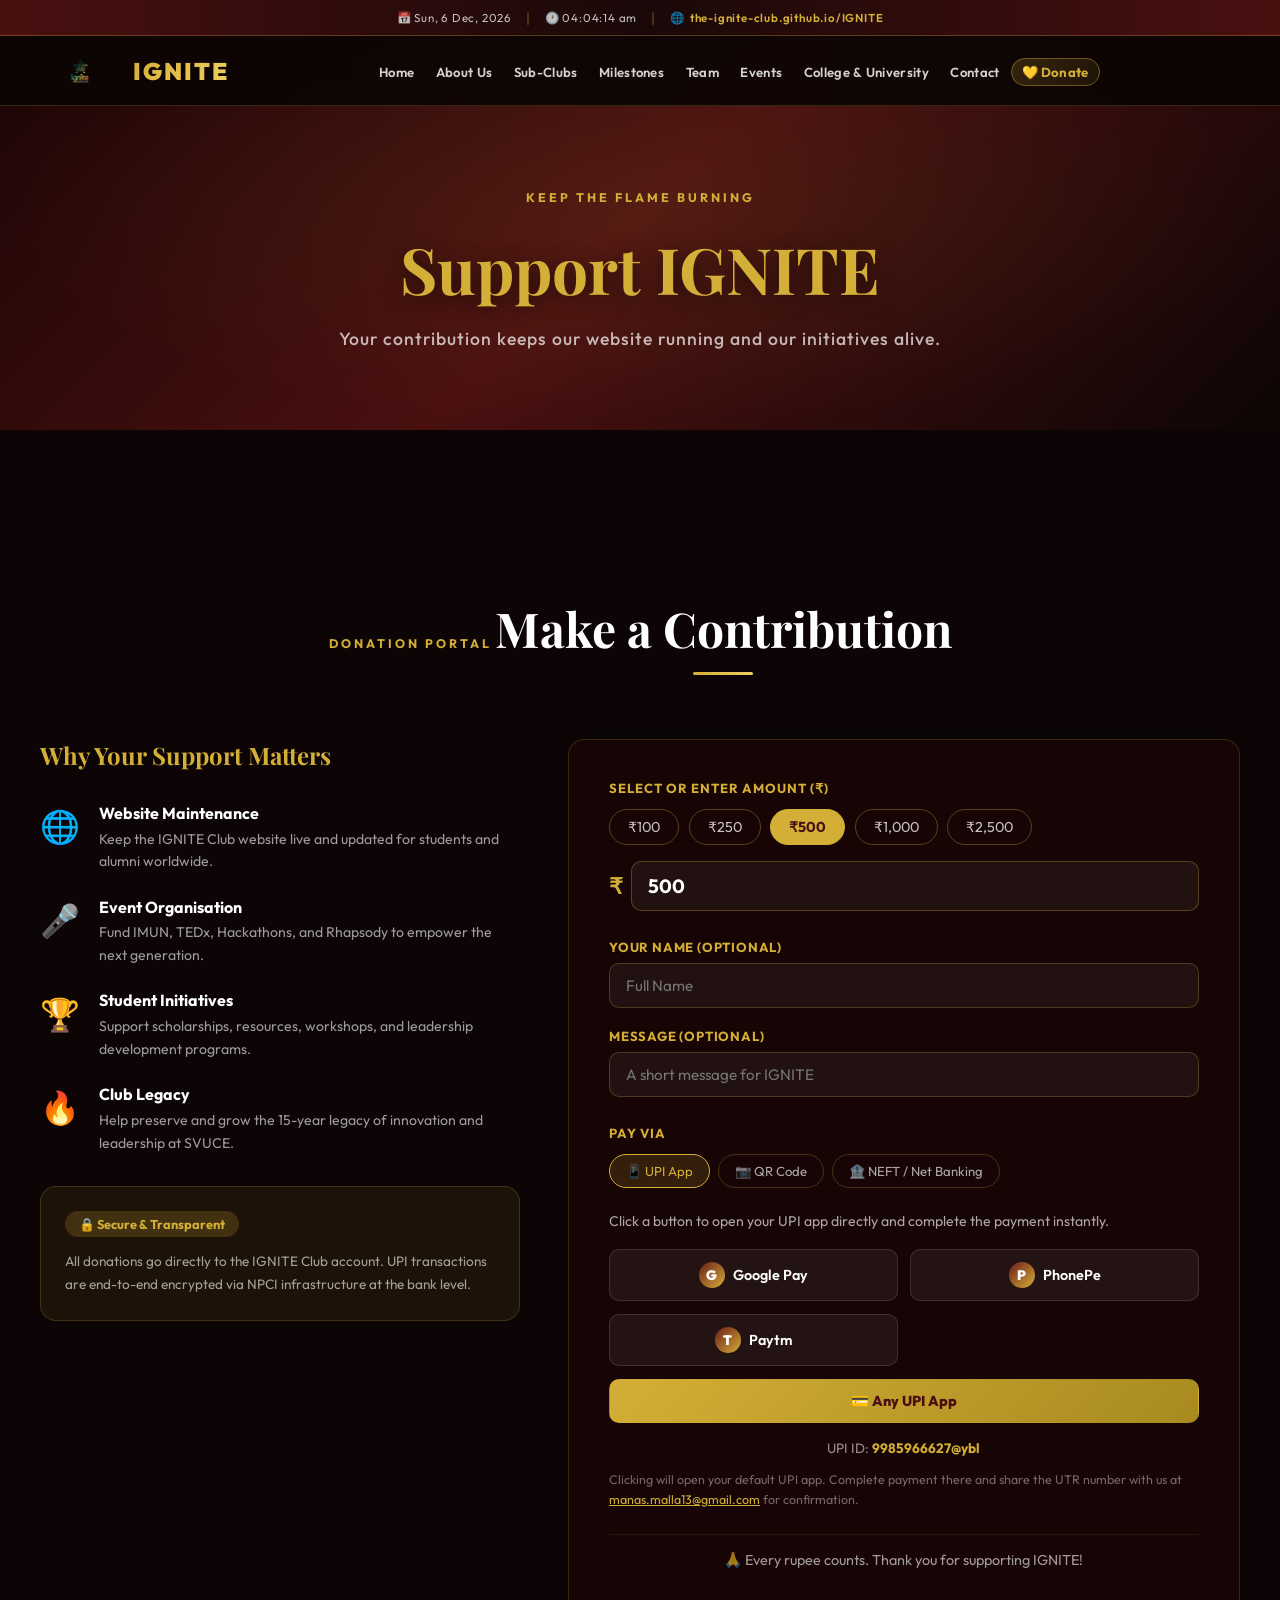
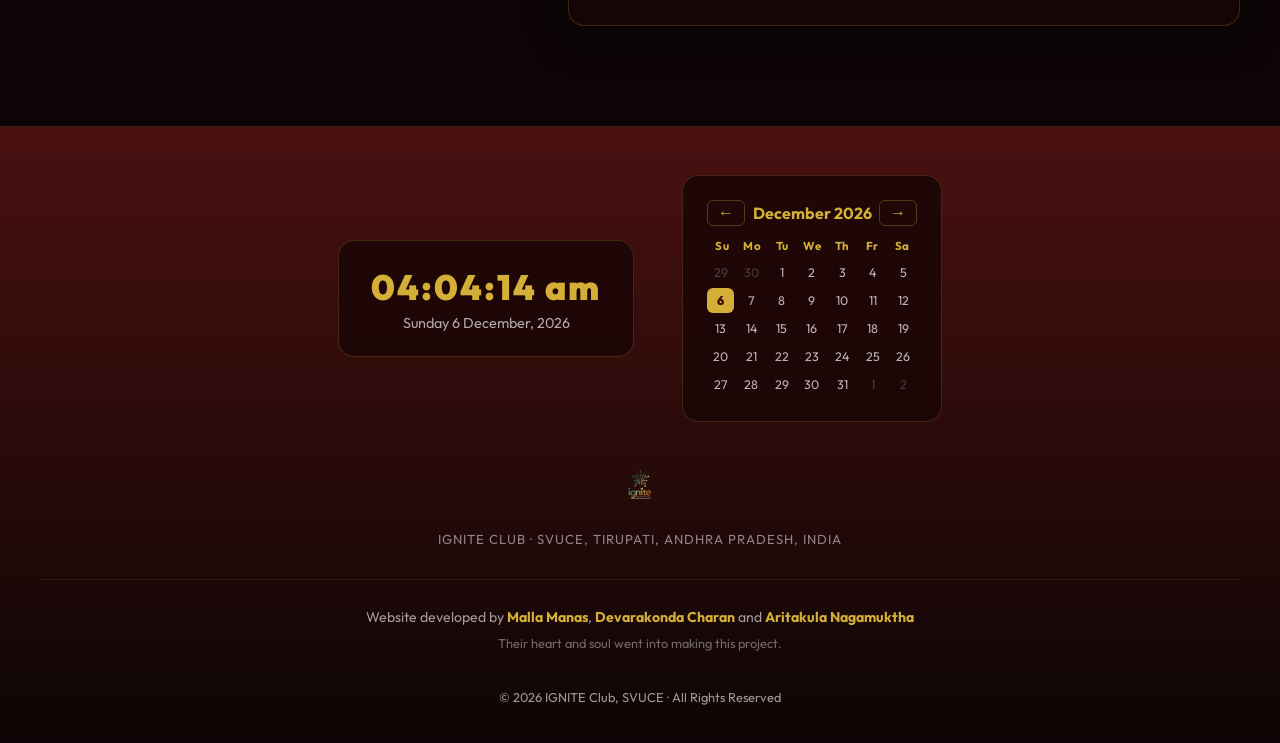
==== donate.html @ 4e67d3b9 "feat: IGNITE website v2.0 - multi-page update - Add top info bar with live date, time, and website U" ====
<!DOCTYPE html>
<html lang="en" dir="ltr">
<head>
  <meta charset="UTF-8" />
  <meta name="viewport" content="width=device-width, initial-scale=1.0" />
  <title>Donate – Support IGNITE Club, SVUCE</title>
  <meta name="description" content="Support the IGNITE Club. Donate via UPI, NEFT, or Internet Banking." />
  <link rel="stylesheet" href="styles.css" />
  <link rel="icon" type="image/png" href="IGNITE.png" />
  <script>
    function googleTranslateElementInit() {
      new google.translate.TranslateElement({
        pageLanguage: 'en',
        includedLanguages: 'en,hi,te,ta,kn,ml,mr,gu,pa,bn,or,as,ur,sa,ne,sd,kok,mni,doi,sat,mai,brx',
        layout: google.translate.TranslateElement.InlineLayout.SIMPLE,
        autoDisplay: false
      }, 'google_translate_element');
    }
  </script>
</head>
<body>

  <div class="info-bar" id="info-bar">
    <div class="info-bar-inner">
      <span class="info-item" id="info-date">📅 Loading…</span>
      <span class="info-sep">|</span>
      <span class="info-item" id="info-time">🕐 --:--:--</span>
      <span class="info-sep">|</span>
      <span class="info-item">🌐 <a href="https://the-ignite-club.github.io/IGNITE/" class="info-url" target="_blank">the-ignite-club.github.io/IGNITE</a></span>
    </div>
  </div>

  <nav id="navbar">
    <a class="logo-nav" href="index.html"><img src="IGNITE.png" alt="IGNITE Logo" /><span>IGNITE</span></a>
    <ul class="nav-links" id="nav-links">
      <li><a href="index.html">Home</a></li>
      <li><a href="index.html#about">About Us</a></li>
      <li><a href="index.html#subcubs">Sub-Clubs</a></li>
      <li><a href="index.html#milestones">Milestones</a></li>
      <li><a href="team.html">Team</a></li>
      <li><a href="events.html">Events</a></li>
      <li><a href="index.html#college">College &amp; University</a></li>
      <li><a href="index.html#contact">Contact</a></li>
      <li><a href="donate.html" class="nav-donate nav-active">💛 Donate</a></li>
    </ul>
    <div class="nav-right">
      <div id="google_translate_element" class="gt-widget"></div>
      <div class="hamburger" id="hamburger" aria-label="Menu"><span></span><span></span><span></span></div>
    </div>
  </nav>

  <div class="page-hero donate-hero">
    <div class="page-hero-content">
      <span class="section-label">Keep the Flame Burning</span>
      <h1 class="page-hero-title">Support IGNITE</h1>
      <p class="page-hero-sub">Your contribution keeps our website running and our initiatives alive.</p>
    </div>
  </div>

  <section id="donate-section">
    <div class="container">
      <div class="section-header reveal">
        <span class="section-label">Donation Portal</span>
        <h2 class="section-title">Make a Contribution</h2>
      </div>
      <div class="donate-grid reveal">

        <!-- LEFT: Why Donate -->
        <div class="donate-why">
          <h3 class="donate-why-title">Why Your Support Matters</h3>
          <div class="donate-reason"><span class="donate-reason-icon">🌐</span><div><strong>Website Maintenance</strong><p>Keep the IGNITE Club website live and updated for students and alumni worldwide.</p></div></div>
          <div class="donate-reason"><span class="donate-reason-icon">🎤</span><div><strong>Event Organisation</strong><p>Fund IMUN, TEDx, Hackathons, and Rhapsody to empower the next generation.</p></div></div>
          <div class="donate-reason"><span class="donate-reason-icon">🏆</span><div><strong>Student Initiatives</strong><p>Support scholarships, resources, workshops, and leadership development programs.</p></div></div>
          <div class="donate-reason"><span class="donate-reason-icon">🔥</span><div><strong>Club Legacy</strong><p>Help preserve and grow the 15-year legacy of innovation and leadership at SVUCE.</p></div></div>
          <div class="donate-security">
            <div class="security-badge">🔒 Secure &amp; Transparent</div>
            <p>All donations go directly to the IGNITE Club account. UPI transactions are end-to-end encrypted via NPCI infrastructure at the bank level.</p>
          </div>
        </div>

        <!-- RIGHT: Payment Portal -->
        <div class="donate-portal">
          <div class="amount-section">
            <div class="amount-label">Select or enter amount (₹)</div>
            <div class="amount-presets">
              <button class="amount-btn" onclick="setAmount(100,this)">₹100</button>
              <button class="amount-btn" onclick="setAmount(250,this)">₹250</button>
              <button class="amount-btn active" onclick="setAmount(500,this)">₹500</button>
              <button class="amount-btn" onclick="setAmount(1000,this)">₹1,000</button>
              <button class="amount-btn" onclick="setAmount(2500,this)">₹2,500</button>
            </div>
            <div class="amount-custom-wrap">
              <span class="amount-currency">₹</span>
              <input type="number" id="donate-amount" class="amount-input" value="500" min="1" placeholder="Enter amount" oninput="syncAmount(this.value)" />
            </div>
          </div>
          <div class="donor-form">
            <div class="form-group">
              <label for="donor-name">Your Name (optional)</label>
              <input type="text" id="donor-name" placeholder="Full Name" />
            </div>
            <div class="form-group">
              <label for="donor-msg">Message (optional)</label>
              <input type="text" id="donor-msg" placeholder="A short message for IGNITE" maxlength="80" />
            </div>
          </div>
          <div class="payment-methods">
            <div class="payment-method-label">Pay via</div>
            <div class="payment-tabs">
              <button class="payment-tab active" onclick="switchTab(this,'upi')">📱 UPI App</button>
              <button class="payment-tab" onclick="switchTab(this,'qr')">📷 QR Code</button>
              <button class="payment-tab" onclick="switchTab(this,'neft')">🏦 NEFT / Net Banking</button>
            </div>

            <!-- UPI Tab -->
            <div class="payment-panel" id="panel-upi">
              <p class="payment-info">Click a button to open your UPI app directly and complete the payment instantly.</p>
              <div class="upi-buttons">
                <a href="#" class="upi-btn" onclick="openUPI();return false;"><span>G</span> Google Pay</a>
                <a href="#" class="upi-btn" onclick="openUPI();return false;"><span>P</span> PhonePe</a>
                <a href="#" class="upi-btn" onclick="openUPI();return false;"><span>T</span> Paytm</a>
                <a href="#" class="upi-btn upi-btn--primary" onclick="openUPI();return false;">💳 Any UPI App</a>
              </div>
              <p class="upi-id-display">UPI ID: <strong id="display-upi-id">9985966627@ybl</strong></p>
              <p class="upi-note">Clicking will open your default UPI app. Complete payment there and share the UTR number with us at <a href="mailto:manas.malla13@gmail.com" style="color:var(--gold)">manas.malla13@gmail.com</a> for confirmation.</p>
            </div>

            <!-- QR Tab -->
            <div class="payment-panel hidden" id="panel-qr">
              <p class="payment-info">Scan this QR code with any UPI app (PhonePe, GPay, Paytm, BHIM, etc.)</p>
              <div class="qr-container">
                <div class="qr-placeholder">
                  <div class="qr-corner tl"></div><div class="qr-corner tr"></div>
                  <div class="qr-corner bl"></div><div class="qr-corner br"></div>
                  <div class="qr-inner">
                    <div style="font-size:2.5rem;">📱</div>
                    <div style="font-size:0.85rem;color:var(--gold);margin-top:0.5rem;font-weight:700;">UPI QR Code</div>
                    <div style="font-size:0.75rem;color:rgba(255,255,255,0.5);margin-top:0.3rem;">9985966627@ybl</div>
                  </div>
                </div>
              </div>
              <p class="upi-note">Open any UPI app → Scan &amp; Pay → Enter amount → Complete transaction</p>
            </div>

            <!-- NEFT Tab -->
            <div class="payment-panel hidden" id="panel-neft">
              <p class="payment-info">Transfer directly via NEFT, RTGS, IMPS, or Internet Banking:</p>
              <div class="bank-details">
                <div class="bank-row"><span class="bank-label">Account Name</span><span class="bank-value">IGNITE Club – SVUCE</span><button class="copy-btn" onclick="copyText('IGNITE Club – SVUCE',this)">Copy</button></div>
                <div class="bank-row"><span class="bank-label">Account Number</span><span class="bank-value">XXXXXXXXXXXX</span><button class="copy-btn" onclick="copyText('XXXXXXXXXXXX',this)">Copy</button></div>
                <div class="bank-row"><span class="bank-label">IFSC Code</span><span class="bank-value">XXXXXXXXXX</span><button class="copy-btn" onclick="copyText('XXXXXXXXXX',this)">Copy</button></div>
                <div class="bank-row"><span class="bank-label">Bank Name</span><span class="bank-value">Update with your bank name</span></div>
                <div class="bank-row"><span class="bank-label">UPI ID</span><span class="bank-value">9985966627@ybl</span><button class="copy-btn" onclick="copyText('9985966627@ybl',this)">Copy</button></div>
              </div>
              <p class="upi-note">After transfer, email the UTR/transaction reference to <a href="mailto:manas.malla13@gmail.com" style="color:var(--gold)">manas.malla13@gmail.com</a></p>
              <p class="bank-notice">⚠️ Please update the actual bank account number and IFSC code before publishing.</p>
            </div>
          </div>
          <div class="donate-thank">🙏 Every rupee counts. Thank you for supporting IGNITE!</div>
        </div>
      </div>
    </div>
  </section>

  <footer>
    <div class="container">
      <div class="footer-top">
        <div class="footer-clock"><div class="time" id="live-time">--:--:--</div><div class="date" id="live-date">Loading…</div></div>
        <div class="mini-calendar">
          <div class="cal-header"><button onclick="calPrev()">&#8592;</button><span id="cal-month"></span><button onclick="calNext()">&#8594;</button></div>
          <div class="cal-days-head"><span>Su</span><span>Mo</span><span>Tu</span><span>We</span><span>Th</span><span>Fr</span><span>Sa</span></div>
          <div class="cal-grid" id="cal-grid"></div>
        </div>
      </div>
      <div style="text-align:center;margin-bottom:1.5rem;">
        <img src="IGNITE.png" alt="IGNITE" style="height:60px;opacity:0.85;margin-bottom:0.8rem;mix-blend-mode:screen;" />
        <p style="color:rgba(255,255,255,0.5);font-size:0.82rem;letter-spacing:1px;text-transform:uppercase;">IGNITE Club · SVUCE, Tirupati, Andhra Pradesh, India</p>
      </div>
      <div class="footer-bottom">
        <p class="footer-credits">
          Website developed by <strong>Malla Manas</strong>, <strong>Devarakonda Charan</strong> and <strong>Aritakula Nagamuktha</strong><br />
          <span style="font-size:0.8rem;color:rgba(255,255,255,0.4);">Their heart and soul went into making this project.</span><br /><br />
          <span style="font-size:0.8rem;">© <span id="copy-year"></span> IGNITE Club, SVUCE · All Rights Reserved</span>
        </p>
      </div>
    </div>
  </footer>

  <script>document.getElementById('copy-year').textContent = new Date().getFullYear();</script>
  <script src="translations.js"></script>
  <script src="main.js"></script>
  <script type="text/javascript" src="//translate.google.com/translate_a/element.js?cb=googleTranslateElementInit"></script>
  <script>
    const UPI_ID = '9985966627@ybl';
    const PAYEE_NAME = 'IGNITE%20Club%20SVUCE';

    function setAmount(val, btn) {
      document.getElementById('donate-amount').value = val;
      document.querySelectorAll('.amount-btn').forEach(b => b.classList.remove('active'));
      btn.classList.add('active');
    }
    function syncAmount(val) {
      document.querySelectorAll('.amount-btn').forEach(b => b.classList.remove('active'));
    }
    function openUPI() {
      const amt = document.getElementById('donate-amount').value || 500;
      const note = encodeURIComponent('Donation to IGNITE Club SVUCE');
      window.location.href = `upi://pay?pa=${UPI_ID}&pn=${PAYEE_NAME}&am=${amt}&cu=INR&tn=${note}`;
    }
    function switchTab(btn, panel) {
      document.querySelectorAll('.payment-tab').forEach(t => t.classList.remove('active'));
      document.querySelectorAll('.payment-panel').forEach(p => p.classList.add('hidden'));
      btn.classList.add('active');
      document.getElementById('panel-' + panel).classList.remove('hidden');
    }
    function copyText(text, btn) {
      navigator.clipboard.writeText(text).then(() => {
        btn.textContent = '✓ Copied';
        setTimeout(() => btn.textContent = 'Copy', 1800);
      });
    }
  </script>
</body>
</html>
---- styles.css ----
/* =============================================
   IGNITE CLUB – SVUCE   |   styles.css  v2.0
   Palette: Deep Maroon #6B1A1A | Gold #D4AF37
   ============================================= */
@import url('https://fonts.googleapis.com/css2?family=Outfit:wght@300;400;600;700;900&family=Playfair+Display:wght@700&display=swap');
:root{--maroon:#6B1A1A;--maroon-dark:#4a1010;--maroon-light:#8b2020;--gold:#D4AF37;--gold-light:#f0d060;--gold-dark:#a88a1f;--white:#ffffff;--cream:#fdf8ee;--dark:#0d0505;--gray:#888;--card-bg:rgba(26,6,6,0.85);--glass:rgba(107,26,26,0.15);--transition:0.35s cubic-bezier(0.4,0,0.2,1);--radius:16px;--shadow:0 8px 40px rgba(0,0,0,0.45);--info-bar-height:36px;--nav-height:70px;}
*,*::before,*::after{box-sizing:border-box;margin:0;padding:0;}
html{scroll-behavior:smooth;font-size:16px;}
body{font-family:'Outfit',sans-serif;background:var(--dark);color:var(--white);overflow-x:hidden;}
::-webkit-scrollbar{width:6px;}::-webkit-scrollbar-track{background:var(--dark);}::-webkit-scrollbar-thumb{background:var(--gold);border-radius:3px;}

/* INFO BAR */
.info-bar{position:fixed;top:0;left:0;right:0;z-index:1100;height:var(--info-bar-height);background:linear-gradient(90deg,var(--maroon-dark) 0%,#1a0808 50%,var(--maroon-dark) 100%);border-bottom:1px solid rgba(212,175,55,0.3);display:flex;align-items:center;justify-content:center;font-size:0.72rem;letter-spacing:0.8px;}
.info-bar-inner{display:flex;align-items:center;gap:14px;flex-wrap:wrap;justify-content:center;}
.info-item{color:rgba(255,255,255,0.75);display:flex;align-items:center;gap:5px;}
.info-sep{color:rgba(212,175,55,0.4);font-size:0.9rem;}
.info-url{color:var(--gold);text-decoration:none;font-weight:600;transition:color var(--transition);}
.info-url:hover{color:var(--gold-light);text-decoration:underline;}

/* NAVBAR */
nav{position:fixed;top:var(--info-bar-height);left:0;right:0;z-index:1000;display:flex;align-items:center;justify-content:space-between;padding:0 2.5rem;height:var(--nav-height);background:rgba(13,5,5,0.92);backdrop-filter:blur(18px);border-bottom:1px solid rgba(212,175,55,0.2);transition:background var(--transition);}
nav .logo-nav{display:flex;align-items:center;gap:12px;text-decoration:none;}
nav .logo-nav img{height:46px;border-radius:0;mix-blend-mode:screen;filter:brightness(1.1) contrast(1.05);}
nav .logo-nav span{font-size:1.5rem;font-weight:900;background:linear-gradient(135deg,var(--gold),var(--gold-light));-webkit-background-clip:text;background-clip:text;-webkit-text-fill-color:transparent;letter-spacing:2px;}
.nav-links{display:flex;align-items:center;gap:0.1rem;list-style:none;}
.nav-links a{color:rgba(255,255,255,0.82);text-decoration:none;font-size:0.82rem;font-weight:600;padding:5px 10px;border-radius:8px;transition:color var(--transition),background var(--transition);letter-spacing:0.3px;}
.nav-links a:hover,.nav-links a.nav-active{color:var(--gold);background:rgba(212,175,55,0.1);}
.nav-donate{background:linear-gradient(135deg,rgba(212,175,55,0.2),rgba(212,175,55,0.08))!important;border:1px solid rgba(212,175,55,0.4)!important;border-radius:20px!important;color:var(--gold)!important;font-weight:700!important;}
.nav-donate:hover{background:rgba(212,175,55,0.3)!important;}
.nav-right{display:flex;align-items:center;gap:0.8rem;}
.gt-widget{display:flex;align-items:center;}
.gt-widget .goog-te-gadget{margin:0!important;}
.gt-widget .goog-te-gadget-simple{background:rgba(212,175,55,0.12)!important;border:1px solid var(--gold)!important;border-radius:8px!important;padding:4px 10px!important;font-family:'Outfit',sans-serif!important;font-size:0.82rem!important;color:var(--gold)!important;}
.gt-widget .goog-te-gadget-simple .goog-te-menu-value span{color:var(--gold)!important;}
.goog-te-banner-frame{display:none!important;}
body{top:0!important;}
.hamburger{display:none;cursor:pointer;flex-direction:column;gap:5px;}
.hamburger span{display:block;width:26px;height:2px;background:var(--gold);border-radius:2px;transition:var(--transition);}

/* HERO */
#home{position:relative;height:100vh;min-height:600px;display:flex;align-items:center;justify-content:center;overflow:hidden;padding-top:calc(var(--info-bar-height) + var(--nav-height));}
.hero-video-wrap{position:absolute;inset:0;z-index:0;background-size:cover;background-position:center;background-repeat:no-repeat;transition:background-image 0.08s linear;}
.hero-video-wrap::after{content:'';position:absolute;inset:0;background:linear-gradient(135deg,rgba(75,10,10,0.82) 0%,rgba(13,5,5,0.75) 60%,rgba(107,26,26,0.5) 100%);}
.hero-content{position:relative;z-index:2;text-align:center;padding:0 1.5rem;animation:fadeUp 1.1s ease forwards;}
.hero-logo{width:200px;height:200px;object-fit:contain;mix-blend-mode:screen;filter:drop-shadow(0 0 40px rgba(212,175,55,0.7)) brightness(1.1);animation:pulse-glow 3s ease-in-out infinite;margin-bottom:1.5rem;}
@keyframes pulse-glow{0%,100%{filter:drop-shadow(0 0 30px rgba(212,175,55,0.6));}50%{filter:drop-shadow(0 0 60px rgba(212,175,55,1));}}
.hero-title{font-family:'Playfair Display',serif;font-size:clamp(2.8rem,6vw,5rem);color:var(--gold);line-height:1.1;margin-bottom:1rem;text-shadow:0 4px 20px rgba(0,0,0,0.6);}
.hero-subtitle{font-size:clamp(0.95rem,2vw,1.2rem);color:rgba(255,255,255,0.85);max-width:600px;margin:0 auto 0.6rem;letter-spacing:0.5px;}
.hero-college{font-size:clamp(0.78rem,1.5vw,1rem);color:var(--gold-light);margin-bottom:2rem;font-weight:600;letter-spacing:1px;text-transform:uppercase;}
.btn-primary{display:inline-block;padding:14px 40px;background:linear-gradient(135deg,var(--gold),var(--gold-dark));color:var(--maroon-dark);border:none;border-radius:50px;font-family:'Outfit',sans-serif;font-size:1rem;font-weight:700;cursor:pointer;text-decoration:none;letter-spacing:1px;text-transform:uppercase;box-shadow:0 6px 30px rgba(212,175,55,0.45);transition:transform var(--transition),box-shadow var(--transition);}
.btn-primary:hover{transform:translateY(-3px);box-shadow:0 12px 40px rgba(212,175,55,0.65);}
.btn-outline-sm{display:inline-block;padding:7px 18px;border:1px solid var(--gold);border-radius:20px;color:var(--gold);font-size:0.82rem;font-weight:600;text-decoration:none;letter-spacing:0.5px;transition:background var(--transition),color var(--transition);margin-top:0.5rem;}
.btn-outline-sm:hover{background:var(--gold);color:var(--maroon-dark);}
.scroll-indicator{position:absolute;bottom:30px;left:50%;transform:translateX(-50%);z-index:2;display:flex;flex-direction:column;align-items:center;gap:6px;animation:bounce 2s infinite;}
.scroll-indicator span{width:2px;height:50px;background:linear-gradient(to bottom,var(--gold),transparent);}
@keyframes bounce{0%,100%{transform:translateX(-50%) translateY(0)}50%{transform:translateX(-50%) translateY(10px)}}

/* MARQUEE */
.flash-news-bar{background:linear-gradient(90deg,var(--maroon-dark),var(--maroon),var(--maroon-dark));border-top:2px solid var(--gold);border-bottom:2px solid var(--gold);padding:12px 0;display:flex;align-items:center;overflow:hidden;position:relative;z-index:5;}
.flash-label{background:var(--gold);color:var(--maroon-dark);font-weight:900;font-size:0.8rem;letter-spacing:2px;text-transform:uppercase;padding:4px 30px 4px 20px;white-space:nowrap;flex-shrink:0;clip-path:polygon(0 0,100% 0,92% 100%,0 100%);z-index:1;}
.marquee-wrap{overflow:hidden;flex:1;}
.marquee-track{display:flex;gap:4rem;animation:scroll-left 35s linear infinite;white-space:nowrap;}
.marquee-track:hover{animation-play-state:paused;}
.marquee-item{display:flex;align-items:center;gap:10px;font-size:0.92rem;font-weight:500;color:var(--cream);flex-shrink:0;}
.marquee-item::before{content:'🔥';font-size:1rem;}
@keyframes scroll-left{0%{transform:translateX(0);}100%{transform:translateX(-50%);}}

/* SECTIONS */
section{padding:100px 2rem;}
section:first-of-type{padding-top:calc(var(--info-bar-height) + var(--nav-height) + 60px);}
.section-header{text-align:center;margin-bottom:4rem;}
.section-label{font-size:0.78rem;font-weight:700;letter-spacing:3px;text-transform:uppercase;color:var(--gold);display:inline-block;margin-bottom:0.8rem;}
.section-title{font-family:'Playfair Display',serif;font-size:clamp(2rem,4vw,3rem);color:var(--white);position:relative;display:inline-block;}
.section-title::after{content:'';display:block;width:60px;height:3px;background:linear-gradient(90deg,var(--gold),var(--gold-light));margin:12px auto 0;border-radius:2px;}
.container{max-width:1200px;margin:0 auto;}

/* PAGE HERO */
.page-hero{padding:calc(var(--info-bar-height) + var(--nav-height) + 80px) 2rem 80px;background:linear-gradient(135deg,var(--maroon-dark) 0%,#1a0808 50%,var(--dark) 100%);text-align:center;position:relative;overflow:hidden;}
.page-hero::before{content:'';position:absolute;inset:0;background:radial-gradient(ellipse at center,rgba(212,175,55,0.08) 0%,transparent 70%);}
.page-hero-content{position:relative;z-index:1;}
.page-hero-title{font-family:'Playfair Display',serif;font-size:clamp(2.5rem,5vw,4rem);color:var(--gold);margin:0.5rem 0 1rem;text-shadow:0 4px 20px rgba(0,0,0,0.5);}
.page-hero-sub{font-size:1.1rem;color:rgba(255,255,255,0.7);letter-spacing:1px;font-weight:500;}

/* ABOUT */
#about{background:linear-gradient(180deg,var(--dark) 0%,var(--maroon-dark) 100%);}
.about-grid{display:grid;grid-template-columns:1fr 1fr;gap:3rem;align-items:center;}
.about-text p{color:rgba(255,255,255,0.82);line-height:1.85;margin-bottom:1.5rem;font-size:1.02rem;}
.about-established{display:inline-flex;align-items:center;gap:10px;background:rgba(212,175,55,0.12);border:1px solid rgba(212,175,55,0.3);color:var(--gold);padding:10px 20px;border-radius:50px;font-weight:700;font-size:0.9rem;margin-bottom:1.5rem;}
.events-list{display:grid;gap:0.8rem;}
.event-item{display:flex;align-items:center;gap:14px;background:var(--glass);border:1px solid rgba(212,175,55,0.15);padding:14px 20px;border-radius:12px;transition:border-color var(--transition),background var(--transition);}
.event-item:hover{border-color:var(--gold);background:rgba(212,175,55,0.08);}
.event-icon{font-size:1.5rem;flex-shrink:0;}
.event-item span{font-weight:600;color:var(--cream);}

/* SUB-CLUBS */
#subcubs{background:var(--dark);}
.subcubs-grid{display:grid;grid-template-columns:repeat(auto-fit,minmax(260px,1fr));gap:1.5rem;}
.subcubs-grid--two{grid-template-columns:repeat(2,1fr);max-width:860px;margin:0 auto;gap:2.5rem;}
.club-card--logo{padding:0 0 1.5rem;overflow:hidden;background:transparent;border:none;box-shadow:none;transition:transform var(--transition);}
.club-card--logo:hover{transform:translateY(-8px);box-shadow:0 20px 50px rgba(212,175,55,0.15);}
.club-logo-wrap{width:100%;height:280px;overflow:hidden;border-radius:var(--radius);display:flex;align-items:center;justify-content:center;background:transparent;margin-bottom:1.2rem;}
.club-logo-img{width:100%;height:100%;object-fit:contain;transition:transform var(--transition);}
.club-card--logo:hover .club-logo-img{transform:scale(1.06);}
.club-card{background:linear-gradient(145deg,rgba(107,26,26,0.4),rgba(13,5,5,0.9));border:1px solid rgba(212,175,55,0.2);border-radius:var(--radius);padding:2.5rem 2rem;text-align:center;cursor:pointer;transition:transform var(--transition),border-color var(--transition),box-shadow var(--transition);position:relative;overflow:hidden;}
.club-card::before{content:'';position:absolute;inset:0;background:linear-gradient(135deg,rgba(212,175,55,0.06),transparent);opacity:0;transition:opacity var(--transition);}
.club-card:hover{transform:translateY(-8px);border-color:var(--gold);box-shadow:0 20px 50px rgba(212,175,55,0.2);}
.club-card:hover::before{opacity:1;}
.club-icon{font-size:3rem;margin-bottom:1rem;display:block;}
.club-name{font-size:1.1rem;font-weight:700;color:var(--gold);letter-spacing:2px;text-transform:uppercase;margin-bottom:0.5rem;}
.club-desc{font-size:0.88rem;color:rgba(255,255,255,0.65);}

/* MILESTONES */
#milestones{background:linear-gradient(180deg,var(--maroon-dark) 0%,var(--dark) 100%);}
.milestones-grid{display:grid;grid-template-columns:repeat(3,1fr);gap:2rem;}
.milestone-card--photo{background:var(--card-bg);border:1px solid rgba(212,175,55,0.25);border-radius:var(--radius);overflow:hidden;transition:transform var(--transition),box-shadow var(--transition);}
.milestone-card--photo:hover{transform:translateY(-6px);box-shadow:0 20px 50px rgba(212,175,55,0.25);}
.milestone-event-photo{position:relative;height:220px;overflow:hidden;}
.milestone-event-photo img{width:100%;height:100%;object-fit:cover;transition:transform 0.6s ease;}
.milestone-card--photo:hover .milestone-event-photo img{transform:scale(1.06);}
.photo-overlay{position:absolute;bottom:0;left:0;right:0;background:linear-gradient(to top,rgba(107,26,26,0.9),transparent);color:var(--gold);font-weight:700;font-size:0.95rem;padding:12px 16px;letter-spacing:1px;}
.milestone-card-body{padding:1.6rem;}
.milestone-card-body h3{color:var(--gold);font-size:1.1rem;font-weight:700;margin-bottom:0.8rem;}
.milestone-card-body p{color:rgba(255,255,255,0.75);line-height:1.8;font-size:0.92rem;margin-bottom:0.8rem;}
.speakers-list{list-style:none;display:flex;flex-direction:column;gap:8px;}
.speakers-list li{display:flex;align-items:center;gap:10px;background:rgba(212,175,55,0.08);border-left:3px solid var(--gold);padding:8px 14px;border-radius:0 8px 8px 0;font-size:0.9rem;color:var(--cream);}
.speakers-list li::before{content:'🎤';}

/* MEMBERS */
#members,#leadership{background:var(--dark);}
.members-grid{display:grid;grid-template-columns:repeat(auto-fit,minmax(280px,1fr));gap:1.8rem;}
.member-card{background:linear-gradient(145deg,rgba(107,26,26,0.35),rgba(13,5,5,0.95));border:1px solid rgba(212,175,55,0.2);border-radius:var(--radius);padding:2rem;text-align:center;transition:transform var(--transition),border-color var(--transition);position:relative;}
.member-card:hover{transform:translateY(-6px);border-color:var(--gold);}
.member-avatar{width:80px;height:80px;background:linear-gradient(135deg,var(--maroon),var(--gold));border-radius:50%;display:flex;align-items:center;justify-content:center;font-size:1.8rem;font-weight:900;color:var(--white);margin:0 auto 1rem;border:3px solid rgba(212,175,55,0.4);}
.member-name{font-size:1.05rem;font-weight:700;color:var(--white);margin-bottom:0.4rem;}
.member-role{font-size:0.85rem;color:var(--gold);font-weight:600;letter-spacing:0.5px;background:rgba(212,175,55,0.1);padding:5px 14px;border-radius:50px;display:inline-block;}

/* TEAM 2026 */
.team-2026-section{background:linear-gradient(180deg,var(--dark) 0%,var(--maroon-dark) 100%);}
.team-2026-banner{text-align:center;padding:2.5rem;background:linear-gradient(135deg,rgba(212,175,55,0.08),rgba(107,26,26,0.2));border:1px solid rgba(212,175,55,0.25);border-radius:var(--radius);margin-bottom:3rem;}
.team-2026-icon{font-size:3rem;margin-bottom:1rem;animation:pulse-glow 3s infinite;}
.team-2026-msg{font-size:clamp(1rem,2.5vw,1.3rem);color:rgba(255,255,255,0.9);font-weight:600;font-family:'Playfair Display',serif;line-height:1.6;}
.team-2026-grid{display:grid;grid-template-columns:repeat(auto-fit,minmax(240px,1fr));gap:1.5rem;}
.team-2026-card{background:var(--card-bg);border:1px solid rgba(212,175,55,0.18);border-radius:var(--radius);padding:1.8rem 1.5rem;text-align:center;position:relative;overflow:hidden;transition:transform var(--transition),border-color var(--transition),box-shadow var(--transition);}
.team-2026-card::before{content:'';position:absolute;top:0;left:0;right:0;height:2px;background:linear-gradient(90deg,transparent,var(--gold),transparent);}
.team-2026-card:hover{transform:translateY(-6px);border-color:var(--gold);box-shadow:0 16px 40px rgba(212,175,55,0.18);}
.member-2026-num{font-size:2.5rem;font-weight:900;background:linear-gradient(135deg,var(--gold),var(--gold-light));-webkit-background-clip:text;background-clip:text;-webkit-text-fill-color:transparent;margin-bottom:0.5rem;line-height:1;}
.member-2026-name{font-size:1.05rem;font-weight:700;color:var(--white);margin-bottom:0.8rem;}
.member-2026-badge{display:inline-block;padding:4px 14px;border-radius:20px;background:rgba(212,175,55,0.08);border:1px dashed rgba(212,175,55,0.4);color:var(--gold);font-size:0.75rem;font-weight:600;letter-spacing:0.5px;}

/* COLLEGE */
#college{background:linear-gradient(180deg,var(--dark) 0%,var(--maroon-dark) 100%);}
.college-grid{display:grid;grid-template-columns:1fr 1fr;gap:2.5rem;margin-bottom:3rem;}
.college-box{background:var(--card-bg);border:1px solid rgba(212,175,55,0.2);border-radius:var(--radius);padding:2rem;}
.college-box h3{color:var(--gold);font-size:1.2rem;margin-bottom:1rem;font-weight:700;}
.college-box p{color:rgba(255,255,255,0.75);line-height:1.85;font-size:0.95rem;}
.stats-table-wrap{overflow-x:auto;margin-bottom:3rem;}
.stats-table{width:100%;border-collapse:collapse;background:var(--card-bg);border-radius:var(--radius);overflow:hidden;}
.stats-table th{background:linear-gradient(90deg,var(--maroon),var(--maroon-light));color:var(--gold);padding:14px 24px;font-size:0.85rem;letter-spacing:1.5px;text-transform:uppercase;text-align:left;}
.stats-table td{padding:16px 24px;color:var(--white);font-size:1rem;font-weight:600;border-bottom:1px solid rgba(212,175,55,0.1);}
.stats-table tr:last-child td{border-bottom:none;}
.stats-table tr:hover td{background:rgba(212,175,55,0.05);}
.rankings-grid{display:grid;grid-template-columns:repeat(auto-fit,minmax(220px,1fr));gap:1.2rem;}
.ranking-item{background:var(--card-bg);border:1px solid rgba(212,175,55,0.2);border-radius:12px;padding:1.5rem;text-align:center;transition:transform var(--transition);}
.ranking-item:hover{transform:translateY(-4px);border-color:var(--gold);}
.ranking-body{font-size:0.8rem;color:var(--gold);text-transform:uppercase;letter-spacing:1px;margin-bottom:0.5rem;}
.ranking-score{font-size:2rem;font-weight:900;color:var(--white);}
.ranking-label{font-size:0.78rem;color:var(--gray);margin-top:0.3rem;}

/* MAP */
#map-section{background:var(--dark);padding:80px 2rem;}
.map-wrap{border-radius:var(--radius);overflow:hidden;border:2px solid rgba(212,175,55,0.3);box-shadow:var(--shadow);}
.map-wrap iframe{display:block;width:100%;height:450px;border:none;}

/* CONTACT */
#contact{background:linear-gradient(180deg,var(--maroon-dark) 0%,var(--dark) 100%);}
.contact-form{max-width:680px;margin:0 auto;background:var(--card-bg);border:1px solid rgba(212,175,55,0.2);border-radius:var(--radius);padding:3rem;box-shadow:var(--shadow);}
.form-row{display:grid;grid-template-columns:1fr 1fr;gap:1.2rem;}
.form-group{display:flex;flex-direction:column;gap:8px;margin-bottom:1.2rem;}
.form-group label{font-size:0.82rem;font-weight:700;color:var(--gold);letter-spacing:0.8px;text-transform:uppercase;}
.form-group input,.form-group textarea,.form-group select{background:rgba(255,255,255,0.05);border:1px solid rgba(212,175,55,0.25);border-radius:10px;color:var(--white);padding:12px 16px;font-family:'Outfit',sans-serif;font-size:0.95rem;outline:none;transition:border-color var(--transition),background var(--transition);}
.form-group input:focus,.form-group textarea:focus{border-color:var(--gold);background:rgba(212,175,55,0.07);}
.form-group textarea{resize:vertical;min-height:120px;}
.form-submit{width:100%;padding:15px;background:linear-gradient(135deg,var(--gold),var(--gold-dark));color:var(--maroon-dark);border:none;border-radius:50px;font-family:'Outfit',sans-serif;font-size:1rem;font-weight:800;letter-spacing:1.5px;text-transform:uppercase;cursor:pointer;margin-top:0.5rem;transition:transform var(--transition),box-shadow var(--transition);}
.form-submit:hover{transform:translateY(-3px);box-shadow:0 10px 30px rgba(212,175,55,0.5);}

/* EVENTS PAGE */
.event-photo-hero{position:relative;border-radius:var(--radius);overflow:hidden;margin-bottom:2.5rem;max-height:400px;}
.event-photo-hero img{width:100%;height:400px;object-fit:cover;display:block;}
.event-intro-text{color:rgba(255,255,255,0.82);line-height:1.9;font-size:1.05rem;text-align:center;max-width:760px;margin:0 auto 3rem;}
.imun-committees{display:flex;flex-direction:column;gap:1.5rem;}
.committee-card{background:var(--card-bg);border:1px solid rgba(212,175,55,0.2);border-radius:var(--radius);overflow:hidden;}
.committee-header{display:flex;align-items:center;gap:1.2rem;padding:1.5rem 2rem;cursor:pointer;background:linear-gradient(90deg,rgba(107,26,26,0.6),rgba(26,6,6,0.8));transition:background var(--transition);user-select:none;}
.committee-header:hover{background:linear-gradient(90deg,rgba(107,26,26,0.85),rgba(26,6,6,0.9));}
.committee-icon{font-size:2rem;flex-shrink:0;}
.committee-header-text{flex:1;}
.committee-title{font-family:'Playfair Display',serif;font-size:1.3rem;color:var(--gold);font-weight:700;}
.committee-subtitle{font-size:0.82rem;color:rgba(255,255,255,0.55);margin-top:0.2rem;letter-spacing:0.5px;}
.committee-toggle{font-size:1.2rem;color:var(--gold);transition:transform 0.3s ease;flex-shrink:0;}
.committee-winners{display:none;grid-template-columns:repeat(auto-fit,minmax(220px,1fr));gap:1rem;padding:1.5rem 2rem 2rem;}
.committee-winners.open{display:grid;}
.winner-card{display:flex;align-items:center;gap:1rem;background:rgba(255,255,255,0.03);border-radius:12px;padding:1.2rem 1.5rem;border-left:4px solid;transition:transform var(--transition);}
.winner-card:hover{transform:translateX(4px);}
.best-delegate{border-color:#FFD700;}.high-commendation{border-color:#C0C0C0;}.special-mention{border-color:#CD7F32;}.best-paper{border-color:var(--gold-light);}
.winner-trophy{font-size:2rem;flex-shrink:0;}
.winner-award{font-size:0.72rem;color:var(--gold);font-weight:700;text-transform:uppercase;letter-spacing:1px;margin-bottom:0.3rem;}
.winner-name{font-size:1rem;font-weight:700;color:var(--white);}
.tedx-section{background:linear-gradient(180deg,var(--dark) 0%,var(--maroon-dark) 100%);}
.tedx-speakers-grid{display:grid;grid-template-columns:repeat(auto-fit,minmax(260px,1fr));gap:1.8rem;}
.tedx-speaker-card{background:linear-gradient(145deg,rgba(107,26,26,0.35),rgba(13,5,5,0.95));border:1px solid rgba(212,175,55,0.2);border-radius:var(--radius);padding:2rem 1.5rem;text-align:center;position:relative;overflow:hidden;transition:transform var(--transition),border-color var(--transition),box-shadow var(--transition);}
.tedx-speaker-card:hover{transform:translateY(-8px);border-color:var(--gold);box-shadow:0 20px 50px rgba(212,175,55,0.2);}
.speaker-featured{border-color:rgba(212,175,55,0.5)!important;background:linear-gradient(145deg,rgba(107,26,26,0.6),rgba(60,20,5,0.95))!important;}
.speaker-badge{position:absolute;top:1rem;right:1rem;font-size:0.68rem;font-weight:800;letter-spacing:1px;text-transform:uppercase;padding:4px 12px;border-radius:20px;}
.speaker-badge.alumnus{background:linear-gradient(135deg,var(--gold),var(--gold-dark));color:var(--maroon-dark);}
.speaker-avatar{width:80px;height:80px;border-radius:50%;margin:0 auto 1rem;background:linear-gradient(135deg,var(--maroon),var(--gold));display:flex;align-items:center;justify-content:center;font-size:1.6rem;font-weight:900;color:var(--white);border:3px solid rgba(212,175,55,0.4);}
.speaker-name{font-size:1.1rem;font-weight:800;color:var(--white);margin-bottom:0.3rem;}
.speaker-role{font-size:0.78rem;color:var(--gold);margin-bottom:0.5rem;font-weight:600;}
.speaker-talk-icon{font-size:1.5rem;margin-bottom:0.6rem;}
.speaker-desc{font-size:0.85rem;color:rgba(255,255,255,0.65);line-height:1.7;}

/* DONATE PAGE */
#donate-section{background:var(--dark);}
.donate-hero{background:linear-gradient(135deg,#1a0505 0%,var(--maroon-dark) 50%,#0d0505 100%);}
.donate-grid{display:grid;grid-template-columns:1fr 1.4fr;gap:3rem;align-items:start;}
.donate-why-title{font-family:'Playfair Display',serif;font-size:1.5rem;color:var(--gold);margin-bottom:2rem;}
.donate-reason{display:flex;gap:1.2rem;align-items:flex-start;margin-bottom:1.5rem;}
.donate-reason-icon{font-size:2rem;flex-shrink:0;margin-top:0.2rem;}
.donate-reason strong{display:block;color:var(--white);font-size:1rem;margin-bottom:0.3rem;}
.donate-reason p{color:rgba(255,255,255,0.6);font-size:0.88rem;line-height:1.6;}
.donate-security{margin-top:2rem;padding:1.5rem;background:rgba(212,175,55,0.08);border:1px solid rgba(212,175,55,0.2);border-radius:var(--radius);}
.security-badge{display:inline-block;background:rgba(212,175,55,0.2);color:var(--gold);padding:5px 14px;border-radius:20px;font-size:0.8rem;font-weight:700;margin-bottom:0.8rem;}
.donate-security p{color:rgba(255,255,255,0.6);font-size:0.85rem;line-height:1.7;}
.donate-portal{background:var(--card-bg);border:1px solid rgba(212,175,55,0.2);border-radius:var(--radius);padding:2.5rem;box-shadow:var(--shadow);}
.amount-section{margin-bottom:1.8rem;}
.amount-label{font-size:0.82rem;font-weight:700;color:var(--gold);text-transform:uppercase;letter-spacing:1px;margin-bottom:0.8rem;}
.amount-presets{display:flex;flex-wrap:wrap;gap:0.6rem;margin-bottom:1rem;}
.amount-btn{padding:8px 18px;border-radius:20px;border:1px solid rgba(212,175,55,0.35);background:transparent;color:rgba(255,255,255,0.75);font-family:'Outfit',sans-serif;font-size:0.9rem;cursor:pointer;transition:all var(--transition);}
.amount-btn:hover,.amount-btn.active{background:var(--gold);color:var(--maroon-dark);border-color:var(--gold);font-weight:700;}
.amount-custom-wrap{display:flex;align-items:center;gap:0.5rem;}
.amount-currency{font-size:1.4rem;color:var(--gold);font-weight:700;}
.amount-input{flex:1;padding:12px 16px;border-radius:10px;background:rgba(255,255,255,0.05);border:1px solid rgba(212,175,55,0.3);color:var(--white);font-family:'Outfit',sans-serif;font-size:1.2rem;font-weight:700;outline:none;}
.amount-input:focus{border-color:var(--gold);}
.donor-form{margin-bottom:1.8rem;}
.payment-method-label{font-size:0.82rem;font-weight:700;color:var(--gold);text-transform:uppercase;letter-spacing:1px;margin-bottom:0.8rem;}
.payment-tabs{display:flex;flex-wrap:wrap;gap:0.5rem;margin-bottom:1.5rem;}
.payment-tab{padding:8px 16px;border-radius:20px;border:1px solid rgba(212,175,55,0.25);background:transparent;color:rgba(255,255,255,0.65);font-family:'Outfit',sans-serif;font-size:0.82rem;cursor:pointer;transition:all var(--transition);}
.payment-tab:hover,.payment-tab.active{background:rgba(212,175,55,0.15);border-color:var(--gold);color:var(--gold);}
.payment-panel.hidden{display:none;}
.payment-info{color:rgba(255,255,255,0.65);font-size:0.88rem;margin-bottom:1.2rem;}
.upi-buttons{display:grid;grid-template-columns:1fr 1fr;gap:0.8rem;margin-bottom:1rem;}
.upi-btn{display:flex;align-items:center;justify-content:center;gap:8px;padding:12px 16px;border-radius:10px;text-decoration:none;background:rgba(255,255,255,0.06);border:1px solid rgba(255,255,255,0.12);color:var(--white);font-size:0.9rem;font-weight:600;transition:all var(--transition);cursor:pointer;}
.upi-btn span{width:26px;height:26px;border-radius:50%;background:linear-gradient(135deg,var(--maroon),var(--gold));display:flex;align-items:center;justify-content:center;font-weight:900;font-size:0.85rem;}
.upi-btn:hover{background:rgba(212,175,55,0.12);border-color:rgba(212,175,55,0.4);color:var(--gold);}
.upi-btn--primary{grid-column:1/-1;background:linear-gradient(135deg,var(--gold),var(--gold-dark));color:var(--maroon-dark)!important;border-color:transparent;font-weight:800;}
.upi-btn--primary:hover{box-shadow:0 8px 25px rgba(212,175,55,0.5);transform:translateY(-2px);}
.upi-id-display{font-size:0.85rem;color:rgba(255,255,255,0.55);margin:0.8rem 0 0.5rem;text-align:center;}
.upi-id-display strong{color:var(--gold);}
.upi-note{font-size:0.78rem;color:rgba(255,255,255,0.4);line-height:1.6;margin-top:0.8rem;}
.qr-container{display:flex;justify-content:center;margin:1rem 0;}
.qr-placeholder{width:200px;height:200px;border:2px solid rgba(212,175,55,0.4);border-radius:12px;position:relative;display:flex;align-items:center;justify-content:center;background:rgba(0,0,0,0.3);}
.qr-corner{position:absolute;width:20px;height:20px;border-color:var(--gold);border-style:solid;}
.qr-corner.tl{top:8px;left:8px;border-width:3px 0 0 3px}.qr-corner.tr{top:8px;right:8px;border-width:3px 3px 0 0}.qr-corner.bl{bottom:8px;left:8px;border-width:0 0 3px 3px}.qr-corner.br{bottom:8px;right:8px;border-width:0 3px 3px 0}
.qr-inner{text-align:center;}
.bank-details{background:rgba(0,0,0,0.3);border-radius:10px;overflow:hidden;}
.bank-row{display:flex;align-items:center;gap:1rem;padding:12px 16px;border-bottom:1px solid rgba(255,255,255,0.06);}
.bank-row:last-child{border-bottom:none;}
.bank-label{font-size:0.75rem;color:var(--gold);font-weight:700;text-transform:uppercase;letter-spacing:0.5px;min-width:130px;}
.bank-value{flex:1;color:var(--white);font-size:0.9rem;font-weight:600;font-family:monospace;}
.copy-btn{padding:4px 12px;border-radius:6px;border:1px solid rgba(212,175,55,0.3);background:transparent;color:var(--gold);font-size:0.75rem;cursor:pointer;transition:all var(--transition);}
.copy-btn:hover{background:rgba(212,175,55,0.15);}
.bank-notice{font-size:0.78rem;color:rgba(255,180,0,0.7);margin-top:1rem;padding:10px;background:rgba(255,180,0,0.06);border-radius:8px;border-left:3px solid rgba(255,180,0,0.4);}
.donate-thank{text-align:center;margin-top:1.5rem;padding:1rem;font-size:0.9rem;color:rgba(255,255,255,0.6);border-top:1px solid rgba(212,175,55,0.1);}

/* FOOTER */
footer{background:linear-gradient(180deg,var(--maroon-dark),var(--dark));border-top:1px solid rgba(212,175,55,0.2);padding:3rem 2rem 2rem;text-align:center;}
.footer-top{display:flex;justify-content:center;align-items:center;gap:3rem;flex-wrap:wrap;margin-bottom:2rem;}
.footer-clock{background:var(--card-bg);border:1px solid rgba(212,175,55,0.2);border-radius:var(--radius);padding:1.5rem 2rem;text-align:center;min-width:220px;}
.footer-clock .time{font-size:2.2rem;font-weight:900;color:var(--gold);letter-spacing:2px;}
.footer-clock .date{font-size:0.9rem;color:rgba(255,255,255,0.65);margin-top:0.3rem;}
.mini-calendar{background:var(--card-bg);border:1px solid rgba(212,175,55,0.2);border-radius:var(--radius);padding:1.5rem;min-width:260px;}
.cal-header{display:flex;justify-content:space-between;align-items:center;margin-bottom:0.8rem;color:var(--gold);font-weight:700;}
.cal-header button{background:none;border:1px solid rgba(212,175,55,0.3);color:var(--gold);padding:3px 10px;border-radius:6px;cursor:pointer;font-size:1rem;}
.cal-days-head{display:grid;grid-template-columns:repeat(7,1fr);text-align:center;font-size:0.72rem;color:var(--gold);font-weight:700;letter-spacing:0.5px;margin-bottom:0.4rem;}
.cal-grid{display:grid;grid-template-columns:repeat(7,1fr);text-align:center;gap:3px;}
.cal-grid span{font-size:0.78rem;padding:5px 2px;border-radius:6px;color:rgba(255,255,255,0.7);cursor:default;}
.cal-grid .today{background:var(--gold);color:var(--maroon-dark)!important;font-weight:900;}
.cal-grid .other-month{opacity:0.3;}
.footer-bottom{border-top:1px solid rgba(212,175,55,0.1);padding-top:1.5rem;margin-top:2rem;}
.footer-credits{font-size:0.88rem;color:rgba(255,255,255,0.6);line-height:1.9;}
.footer-credits strong{color:var(--gold);}

/* ANIMATIONS */
@keyframes fadeUp{from{opacity:0;transform:translateY(30px)}to{opacity:1;transform:translateY(0)}}
.reveal{opacity:0;transform:translateY(30px);transition:opacity 0.7s ease,transform 0.7s ease;}
.reveal.visible{opacity:1;transform:none;}

/* RESPONSIVE */
@media(max-width:1024px){.donate-grid{grid-template-columns:1fr;}}
@media(max-width:900px){
  .about-grid,.milestones-grid,.college-grid{grid-template-columns:1fr;}
  .form-row{grid-template-columns:1fr;}
  .nav-links{display:none;flex-direction:column;position:absolute;top:calc(var(--info-bar-height) + var(--nav-height));left:0;right:0;background:rgba(13,5,5,0.97);padding:1.5rem;gap:0.5rem;border-bottom:1px solid rgba(212,175,55,0.2);}
  .nav-links.open{display:flex;}
  .hamburger{display:flex;}
  .upi-buttons{grid-template-columns:1fr;}
  .bank-row{flex-wrap:wrap;}
}
@media(max-width:600px){
  nav{padding:0 1.2rem;}
  section{padding:70px 1.2rem;}
  .hero-logo{width:140px;height:140px;}
  .contact-form{padding:2rem 1.2rem;}
  .donate-portal{padding:1.5rem 1rem;}
  .info-bar-inner{gap:8px;}
  .info-sep{display:none;}
  .committee-header{padding:1rem;}
  .committee-winners{padding:1rem;}
}
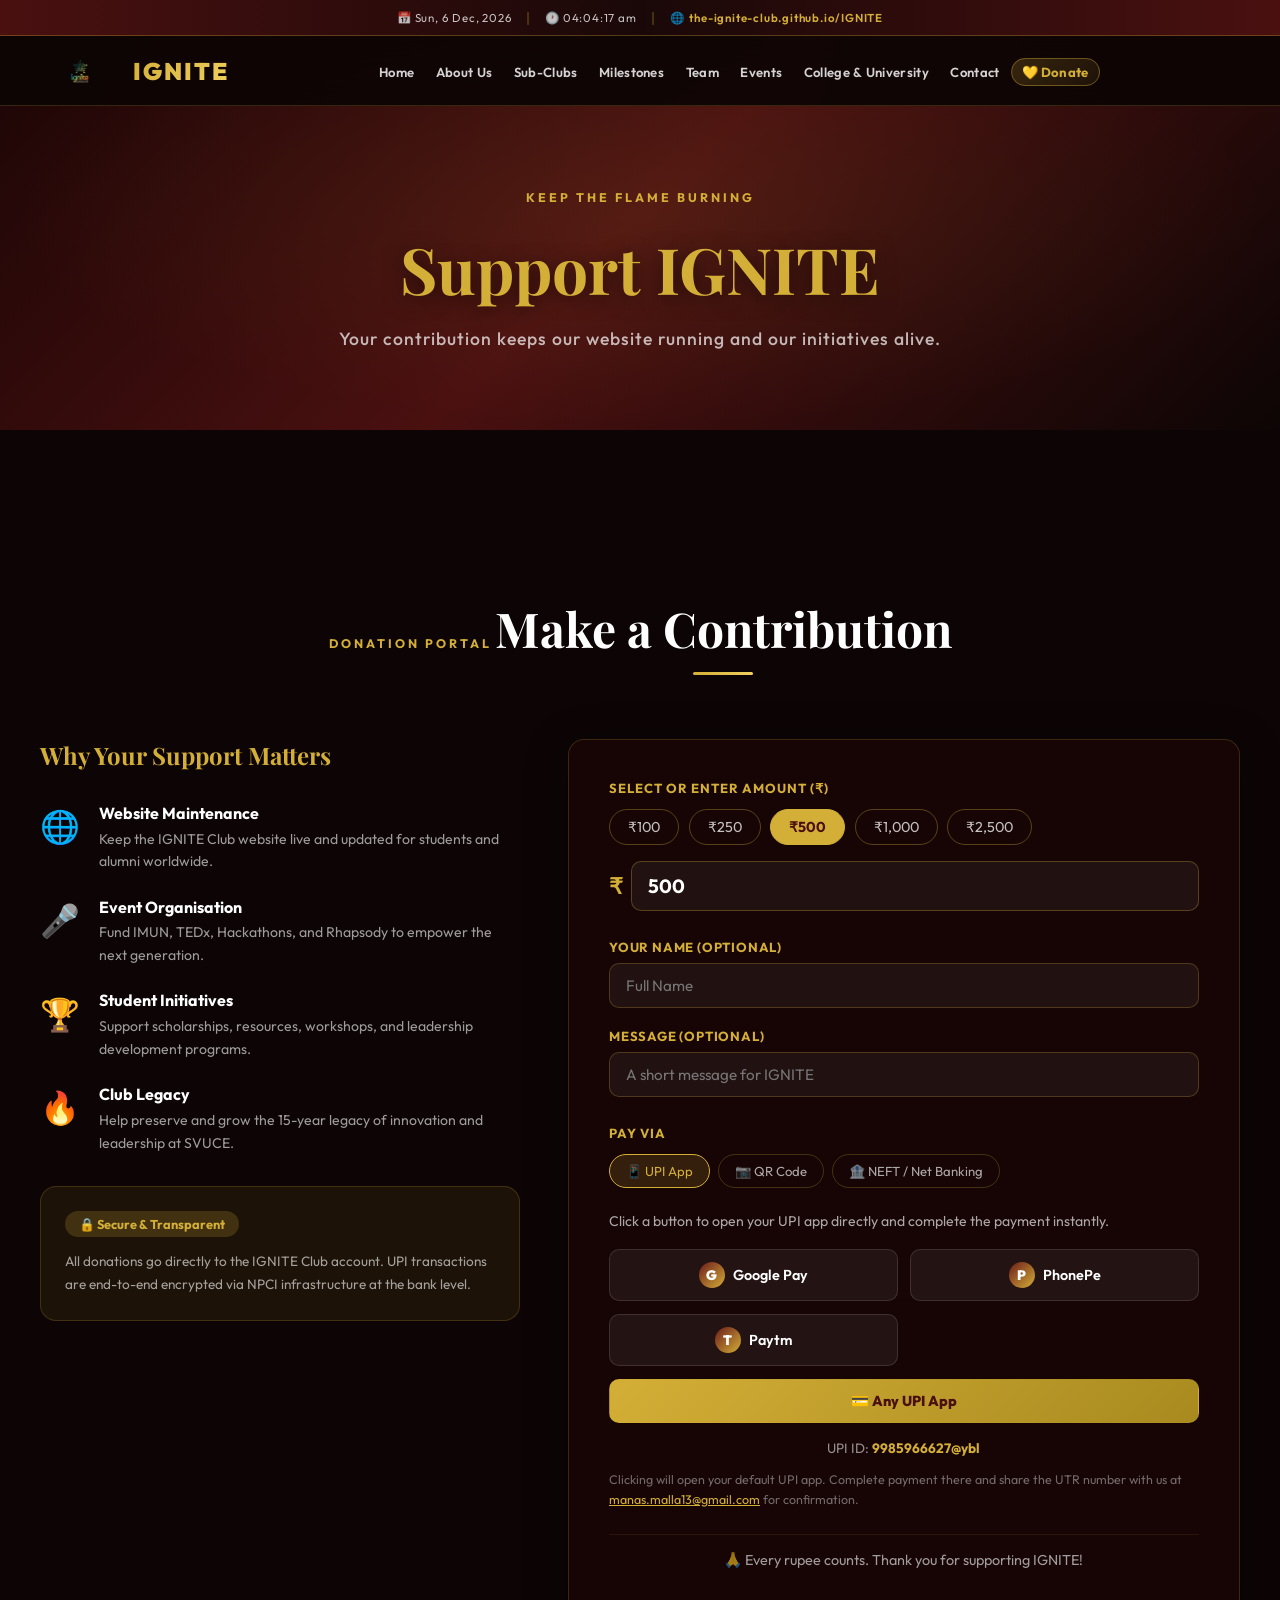
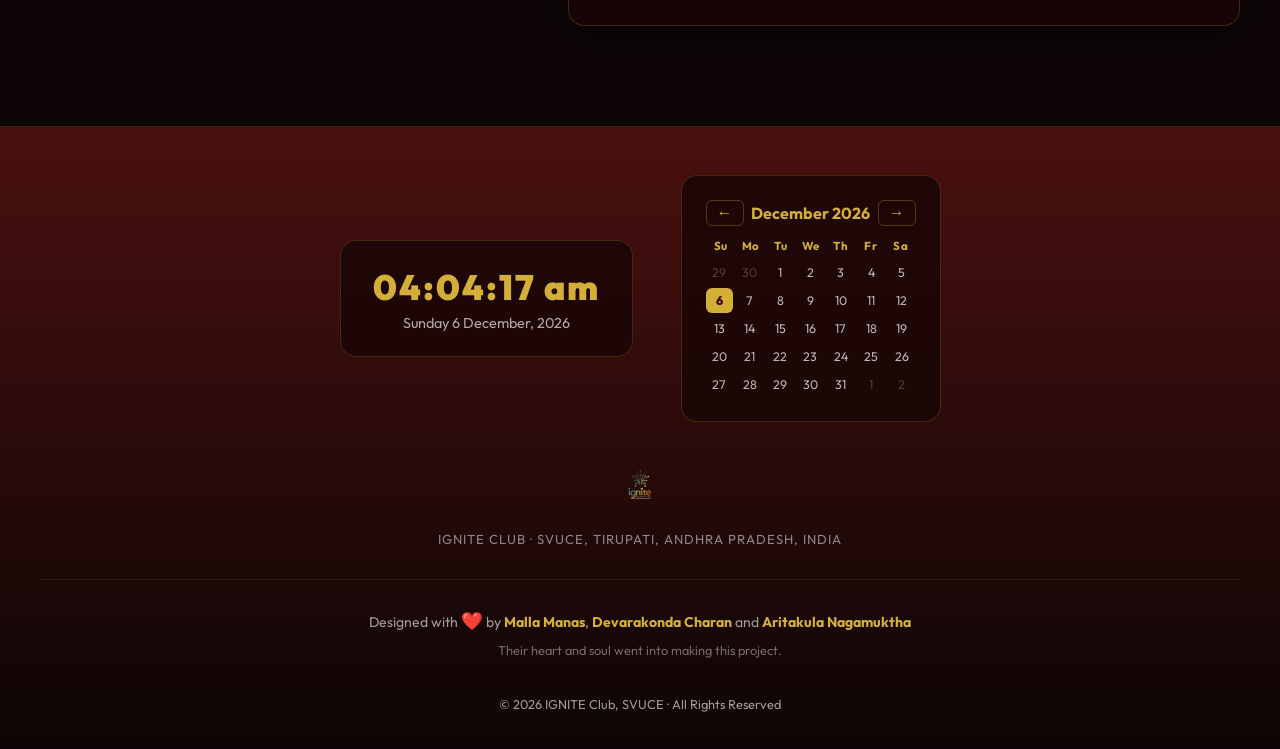
==== commit 4bfc1168: "feat: add Meet Our Team button + update footer to Designed with love by all three developers" ====
--- a/donate.html
+++ b/donate.html
@@ -178,7 +178,8 @@
       </div>
       <div class="footer-bottom">
         <p class="footer-credits">
-          Website developed by <strong>Malla Manas</strong>, <strong>Devarakonda Charan</strong> and <strong>Aritakula Nagamuktha</strong><br />
+          Designed with <span style="color:#e74c3c;font-size:1.1rem;">❤️</span> by
+          <strong>Malla Manas</strong>, <strong>Devarakonda Charan</strong> and <strong>Aritakula Nagamuktha</strong><br />
           <span style="font-size:0.8rem;color:rgba(255,255,255,0.4);">Their heart and soul went into making this project.</span><br /><br />
           <span style="font-size:0.8rem;">© <span id="copy-year"></span> IGNITE Club, SVUCE · All Rights Reserved</span>
         </p>
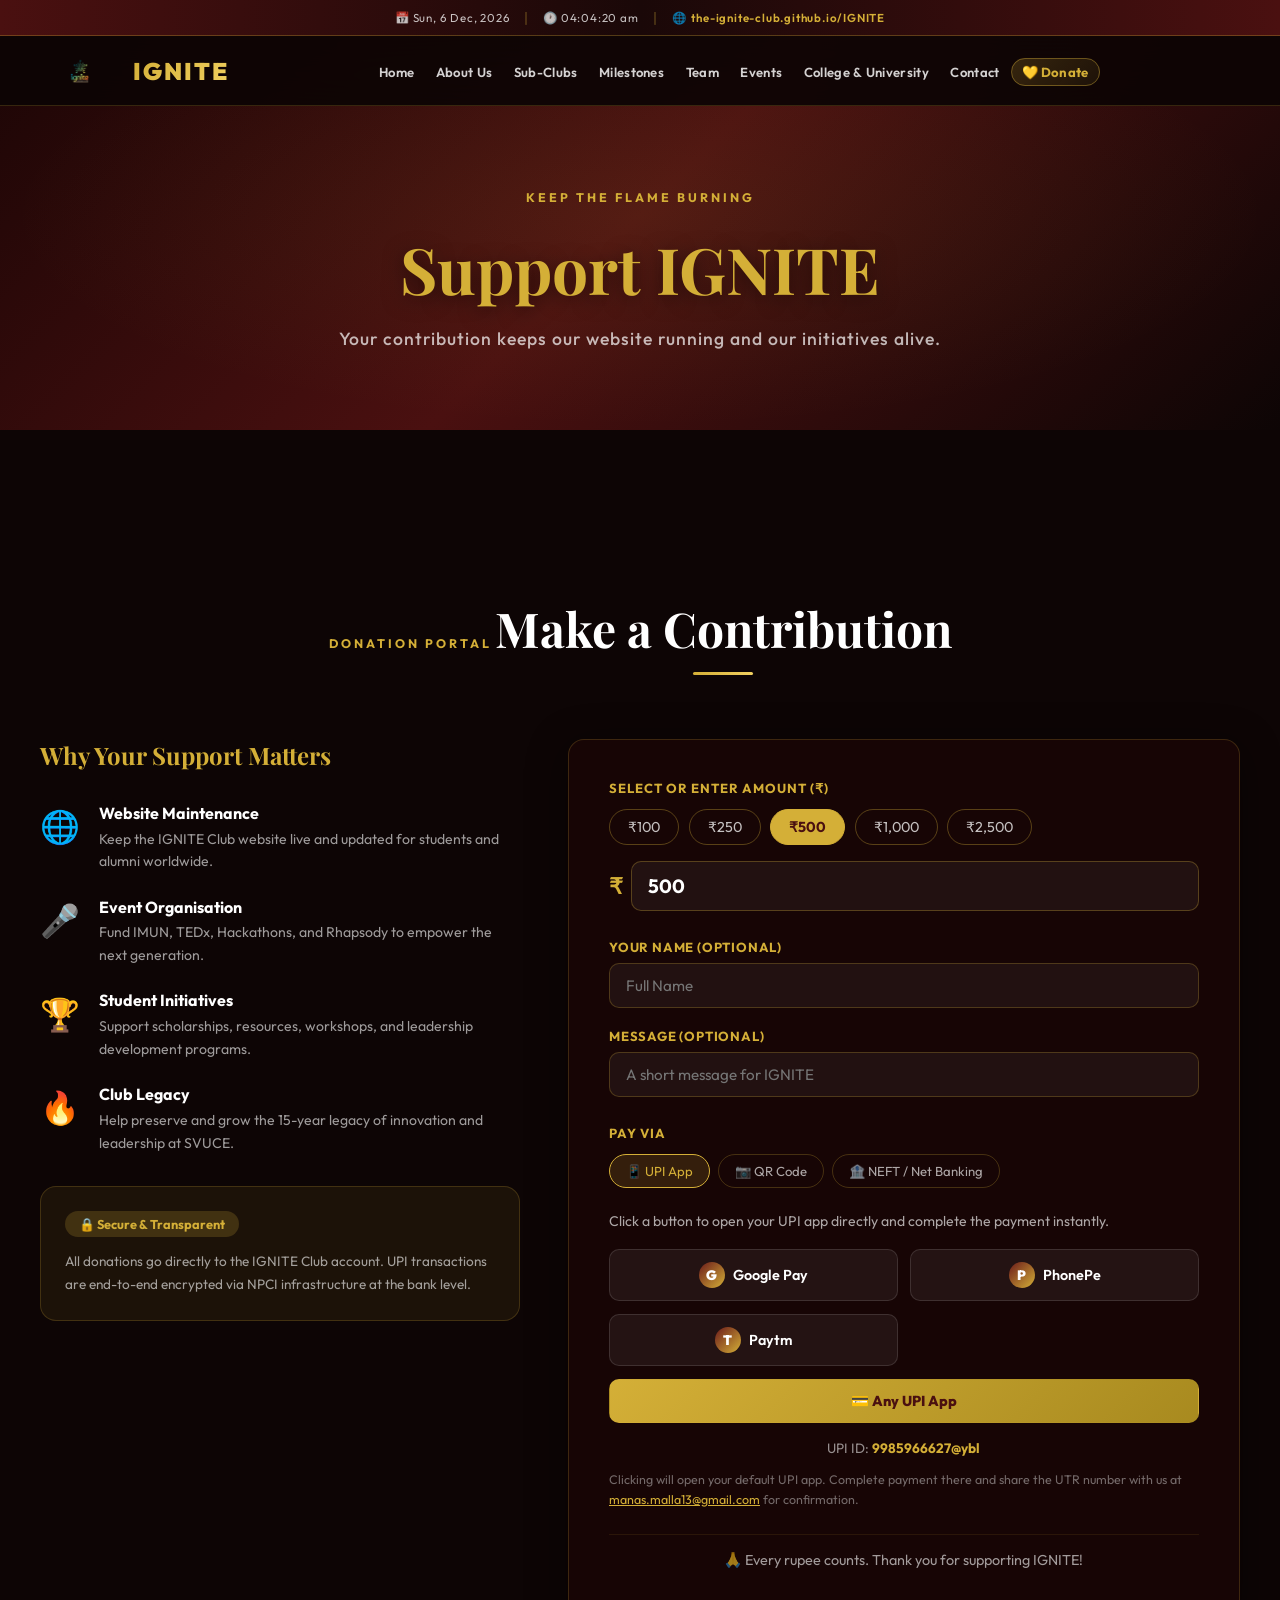
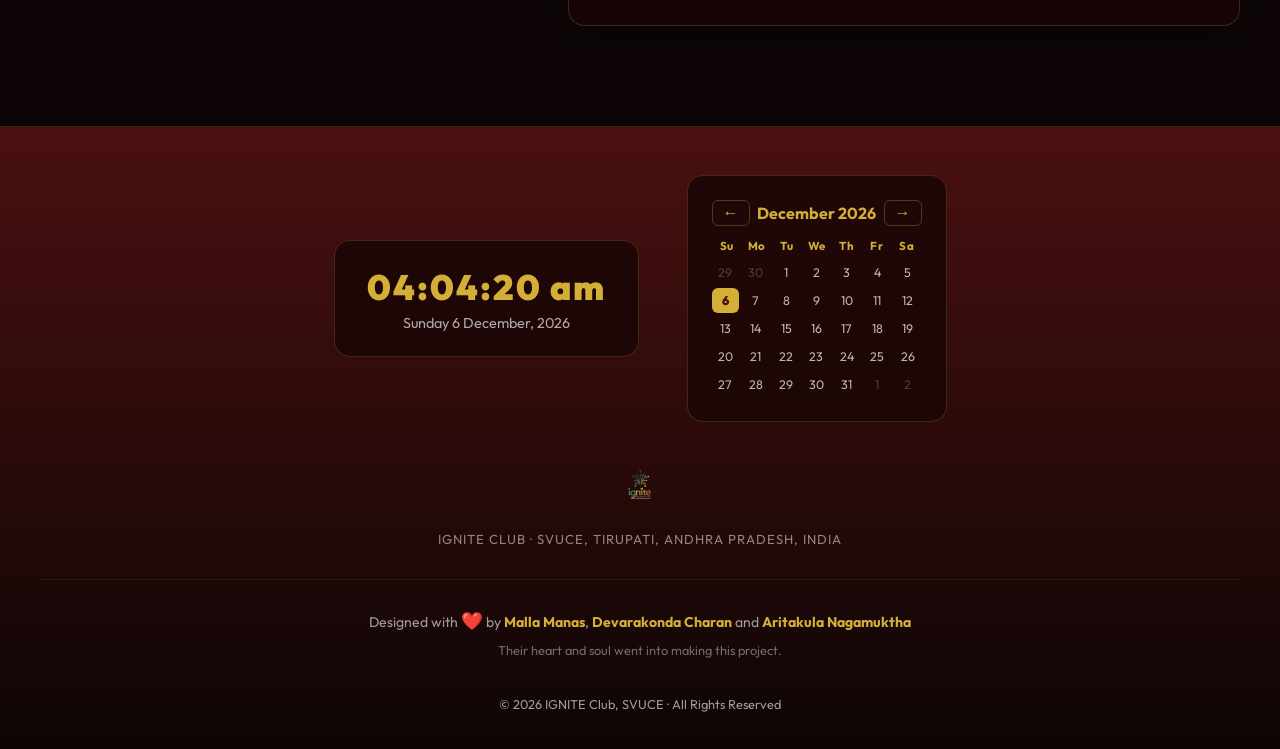
==== commit f6e297f3: "Remove NEFT payment option from donate.html Removed NEFT payment tab and related information." ====
--- a/donate.html
+++ b/donate.html
@@ -141,20 +141,6 @@
               </div>
               <p class="upi-note">Open any UPI app → Scan &amp; Pay → Enter amount → Complete transaction</p>
             </div>
-
-            <!-- NEFT Tab -->
-            <div class="payment-panel hidden" id="panel-neft">
-              <p class="payment-info">Transfer directly via NEFT, RTGS, IMPS, or Internet Banking:</p>
-              <div class="bank-details">
-                <div class="bank-row"><span class="bank-label">Account Name</span><span class="bank-value">IGNITE Club – SVUCE</span><button class="copy-btn" onclick="copyText('IGNITE Club – SVUCE',this)">Copy</button></div>
-                <div class="bank-row"><span class="bank-label">Account Number</span><span class="bank-value">XXXXXXXXXXXX</span><button class="copy-btn" onclick="copyText('XXXXXXXXXXXX',this)">Copy</button></div>
-                <div class="bank-row"><span class="bank-label">IFSC Code</span><span class="bank-value">XXXXXXXXXX</span><button class="copy-btn" onclick="copyText('XXXXXXXXXX',this)">Copy</button></div>
-                <div class="bank-row"><span class="bank-label">Bank Name</span><span class="bank-value">Update with your bank name</span></div>
-                <div class="bank-row"><span class="bank-label">UPI ID</span><span class="bank-value">9985966627@ybl</span><button class="copy-btn" onclick="copyText('9985966627@ybl',this)">Copy</button></div>
-              </div>
-              <p class="upi-note">After transfer, email the UTR/transaction reference to <a href="mailto:manas.malla13@gmail.com" style="color:var(--gold)">manas.malla13@gmail.com</a></p>
-              <p class="bank-notice">⚠️ Please update the actual bank account number and IFSC code before publishing.</p>
-            </div>
           </div>
           <div class="donate-thank">🙏 Every rupee counts. Thank you for supporting IGNITE!</div>
         </div>
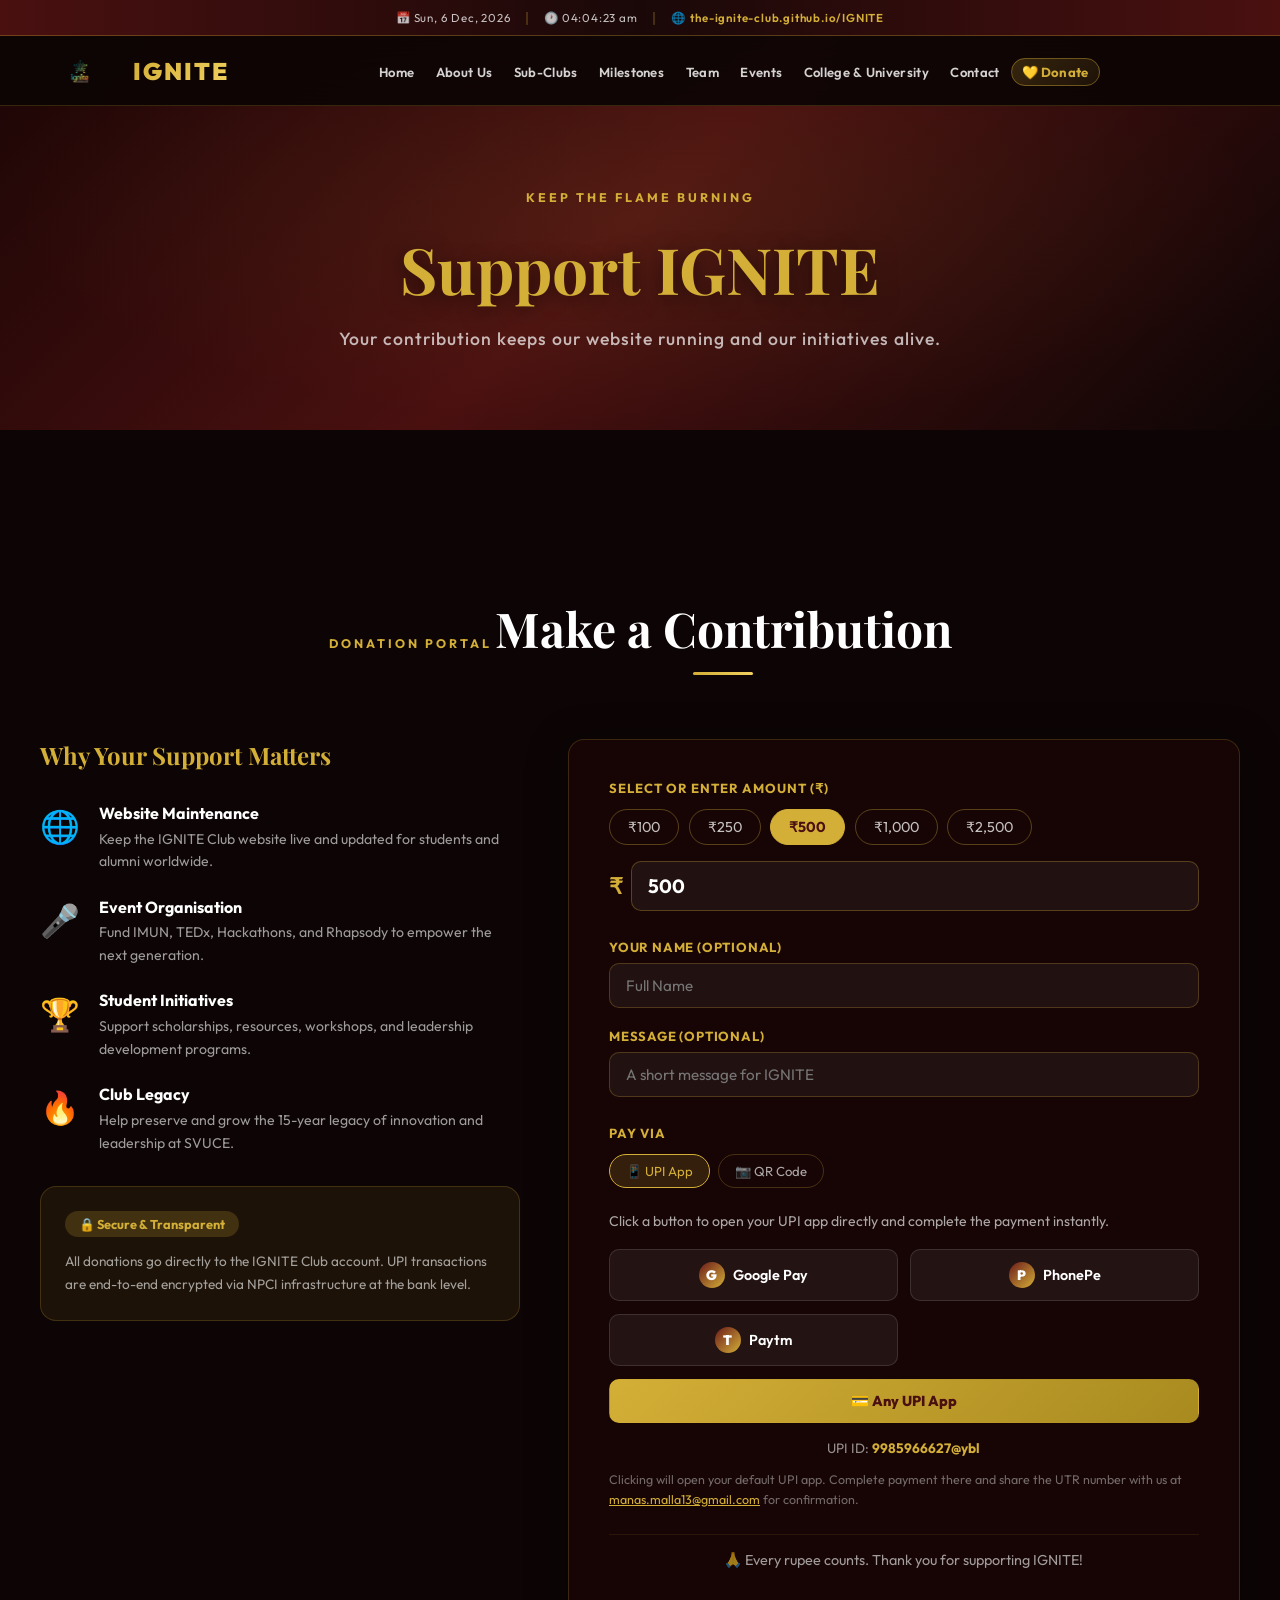
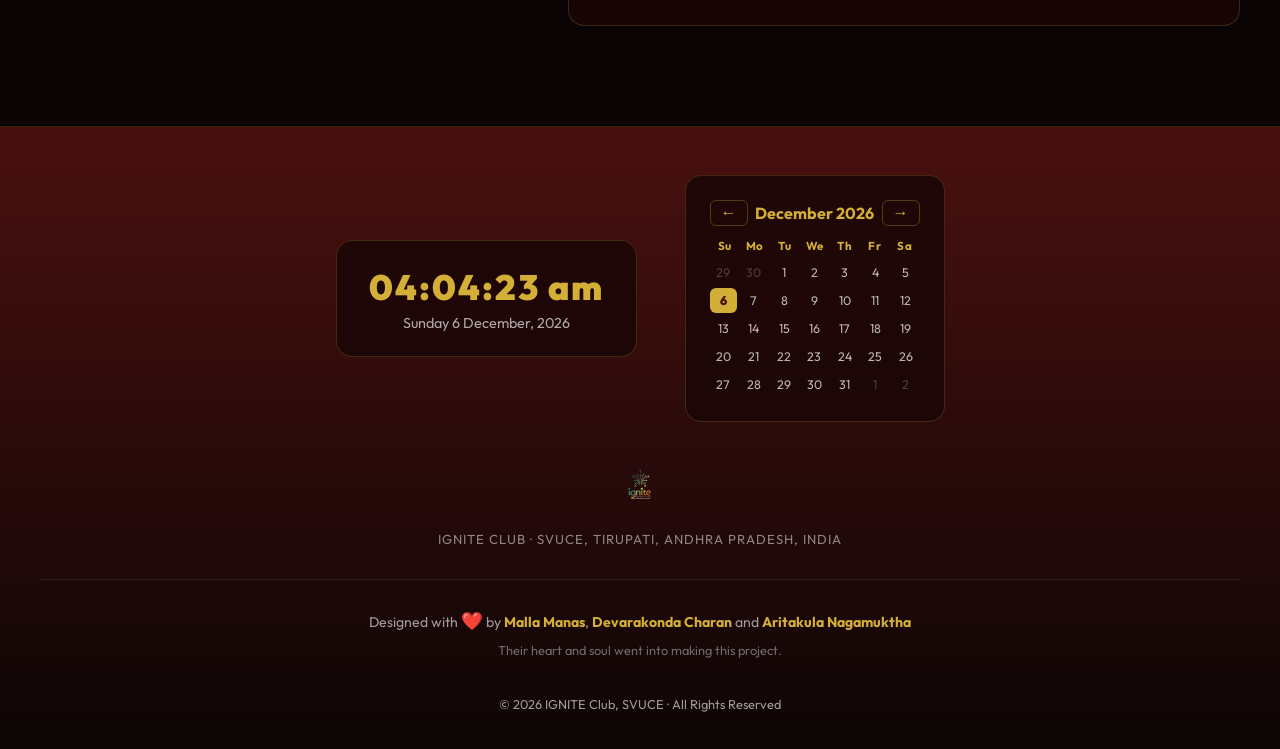
==== commit 23034143: "Remove NEFT payment option from donate.html Removed NEFT / Net Banking payment option from the donat" ====
--- a/donate.html
+++ b/donate.html
@@ -109,7 +109,6 @@
             <div class="payment-tabs">
               <button class="payment-tab active" onclick="switchTab(this,'upi')">📱 UPI App</button>
               <button class="payment-tab" onclick="switchTab(this,'qr')">📷 QR Code</button>
-              <button class="payment-tab" onclick="switchTab(this,'neft')">🏦 NEFT / Net Banking</button>
             </div>
 
             <!-- UPI Tab -->
